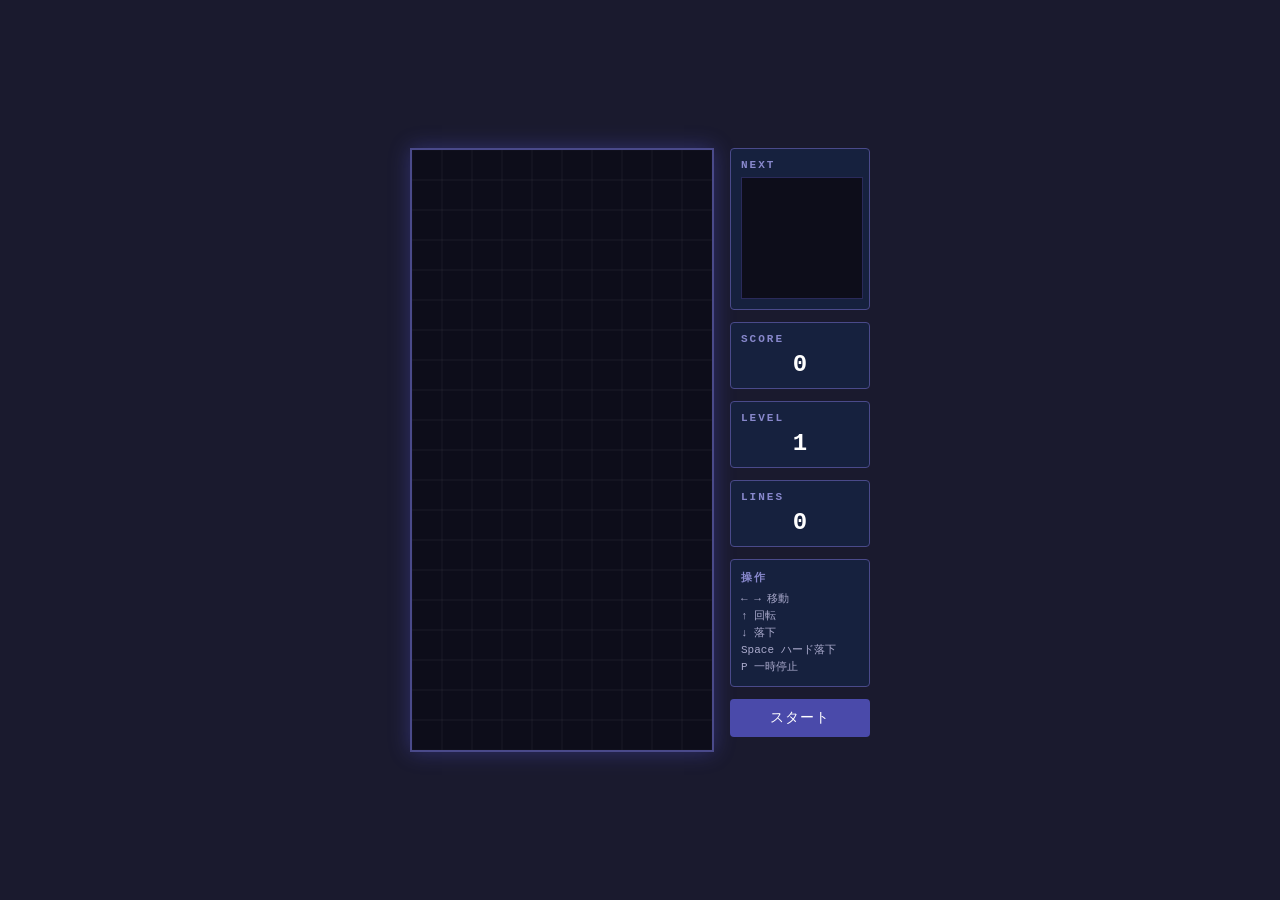
==== index.html @ 50caffbe "Add Tetris game with HTML/CSS/JS - 7種類のテトロミノ（I, O, T, S, Z, J, L） - ゴースト表示、ウォールキック、ハード落下 - レベル・スコア・ラ" ====
<!DOCTYPE html>
<html lang="ja">
<head>
  <meta charset="UTF-8">
  <meta name="viewport" content="width=device-width, initial-scale=1.0">
  <title>テトリス</title>
  <link rel="stylesheet" href="style.css">
</head>
<body>
  <div id="app">
    <div id="game-container">
      <canvas id="board" width="300" height="600"></canvas>
      <div id="side-panel">
        <div class="panel-section">
          <h3>NEXT</h3>
          <canvas id="next-canvas" width="120" height="120"></canvas>
        </div>
        <div class="panel-section">
          <h3>SCORE</h3>
          <div id="score">0</div>
        </div>
        <div class="panel-section">
          <h3>LEVEL</h3>
          <div id="level">1</div>
        </div>
        <div class="panel-section">
          <h3>LINES</h3>
          <div id="lines">0</div>
        </div>
        <div class="panel-section controls">
          <h3>操作</h3>
          <p>← → 移動</p>
          <p>↑ 回転</p>
          <p>↓ 落下</p>
          <p>Space ハード落下</p>
          <p>P 一時停止</p>
        </div>
        <button id="start-btn">スタート</button>
      </div>
    </div>
    <div id="overlay" class="hidden">
      <div id="overlay-content">
        <h2 id="overlay-title"></h2>
        <p id="overlay-score"></p>
        <button id="overlay-btn">もう一度</button>
      </div>
    </div>
  </div>
  <script src="tetris.js"></script>
</body>
</html>
---- style.css ----
* {
  margin: 0;
  padding: 0;
  box-sizing: border-box;
}

body {
  background: #1a1a2e;
  display: flex;
  justify-content: center;
  align-items: center;
  min-height: 100vh;
  font-family: 'Courier New', monospace;
  color: #e0e0e0;
}

#app {
  position: relative;
}

#game-container {
  display: flex;
  gap: 16px;
  align-items: flex-start;
}

#board {
  border: 2px solid #4a4a8a;
  background: #0d0d1a;
  display: block;
  box-shadow: 0 0 20px rgba(100, 100, 255, 0.3);
}

#side-panel {
  display: flex;
  flex-direction: column;
  gap: 12px;
  width: 140px;
}

.panel-section {
  background: #16213e;
  border: 1px solid #4a4a8a;
  border-radius: 4px;
  padding: 10px;
}

.panel-section h3 {
  font-size: 11px;
  letter-spacing: 2px;
  color: #8888cc;
  margin-bottom: 6px;
}

#score, #level, #lines {
  font-size: 24px;
  font-weight: bold;
  color: #ffffff;
  text-align: center;
}

#next-canvas {
  display: block;
  background: #0d0d1a;
  border: 1px solid #2a2a5a;
}

.controls p {
  font-size: 11px;
  color: #aaaacc;
  margin: 2px 0;
}

#start-btn {
  background: #4a4aaa;
  color: #fff;
  border: none;
  border-radius: 4px;
  padding: 10px;
  font-size: 14px;
  font-family: 'Courier New', monospace;
  cursor: pointer;
  letter-spacing: 1px;
  transition: background 0.2s;
}

#start-btn:hover {
  background: #6666cc;
}

#overlay {
  position: absolute;
  inset: 0;
  background: rgba(0, 0, 0, 0.75);
  display: flex;
  justify-content: center;
  align-items: center;
}

#overlay.hidden {
  display: none;
}

#overlay-content {
  background: #16213e;
  border: 2px solid #4a4a8a;
  border-radius: 8px;
  padding: 30px 40px;
  text-align: center;
}

#overlay-title {
  font-size: 28px;
  margin-bottom: 12px;
  color: #ccccff;
}

#overlay-score {
  font-size: 18px;
  margin-bottom: 20px;
  color: #aaaacc;
}

#overlay-btn {
  background: #4a4aaa;
  color: #fff;
  border: none;
  border-radius: 4px;
  padding: 10px 24px;
  font-size: 16px;
  font-family: 'Courier New', monospace;
  cursor: pointer;
  letter-spacing: 1px;
  transition: background 0.2s;
}

#overlay-btn:hover {
  background: #6666cc;
}
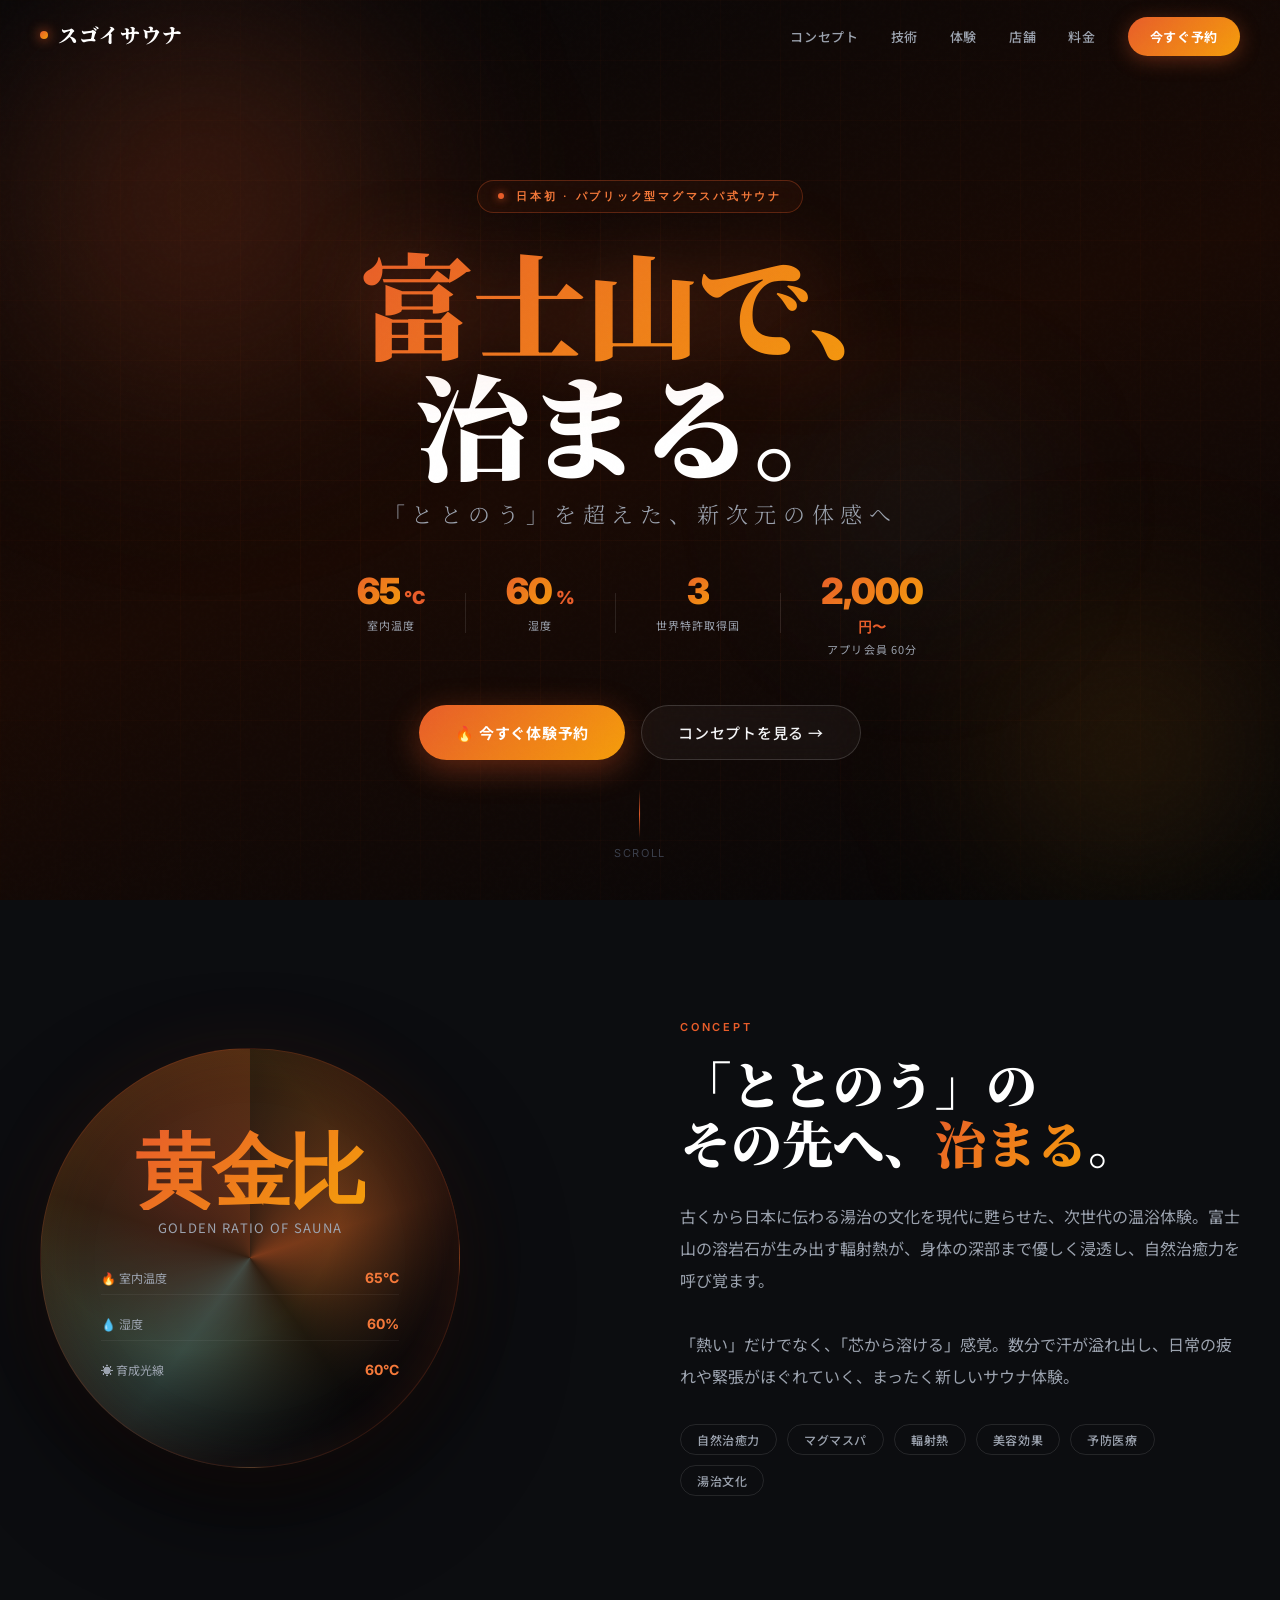
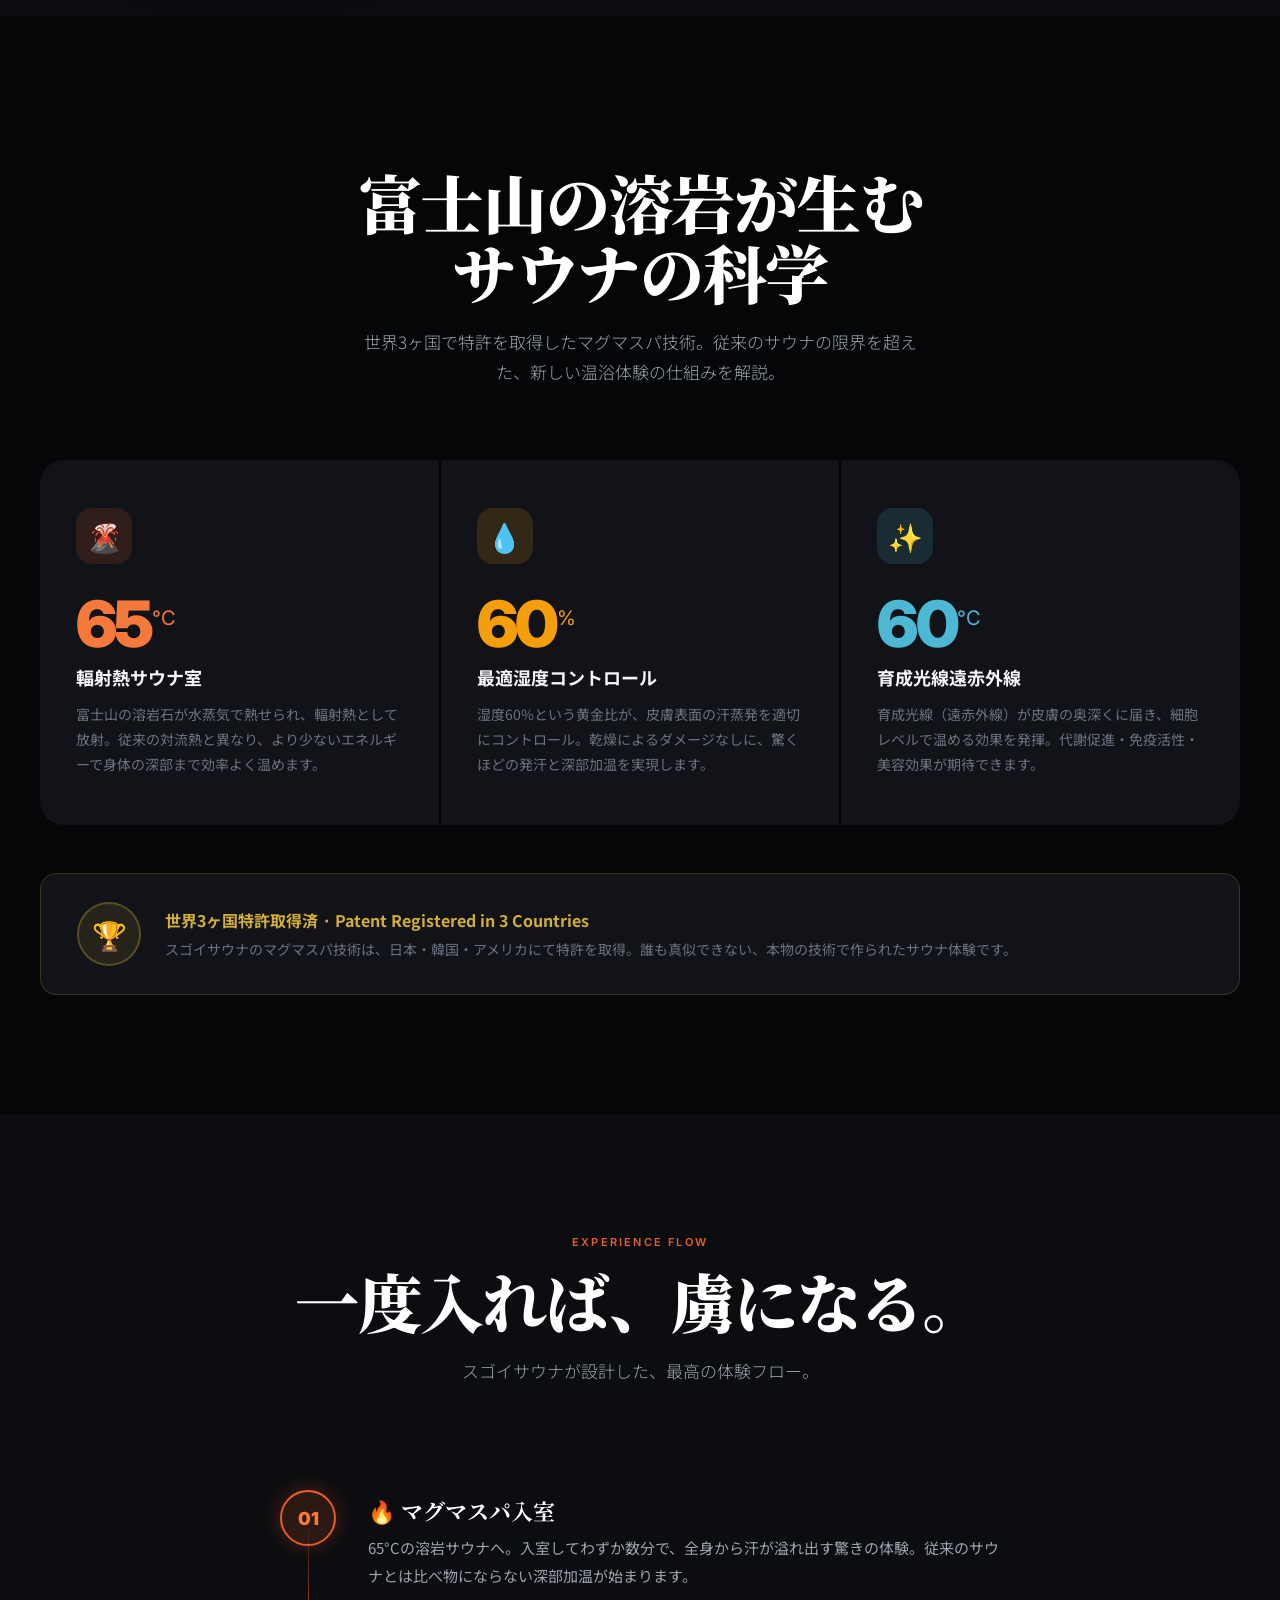
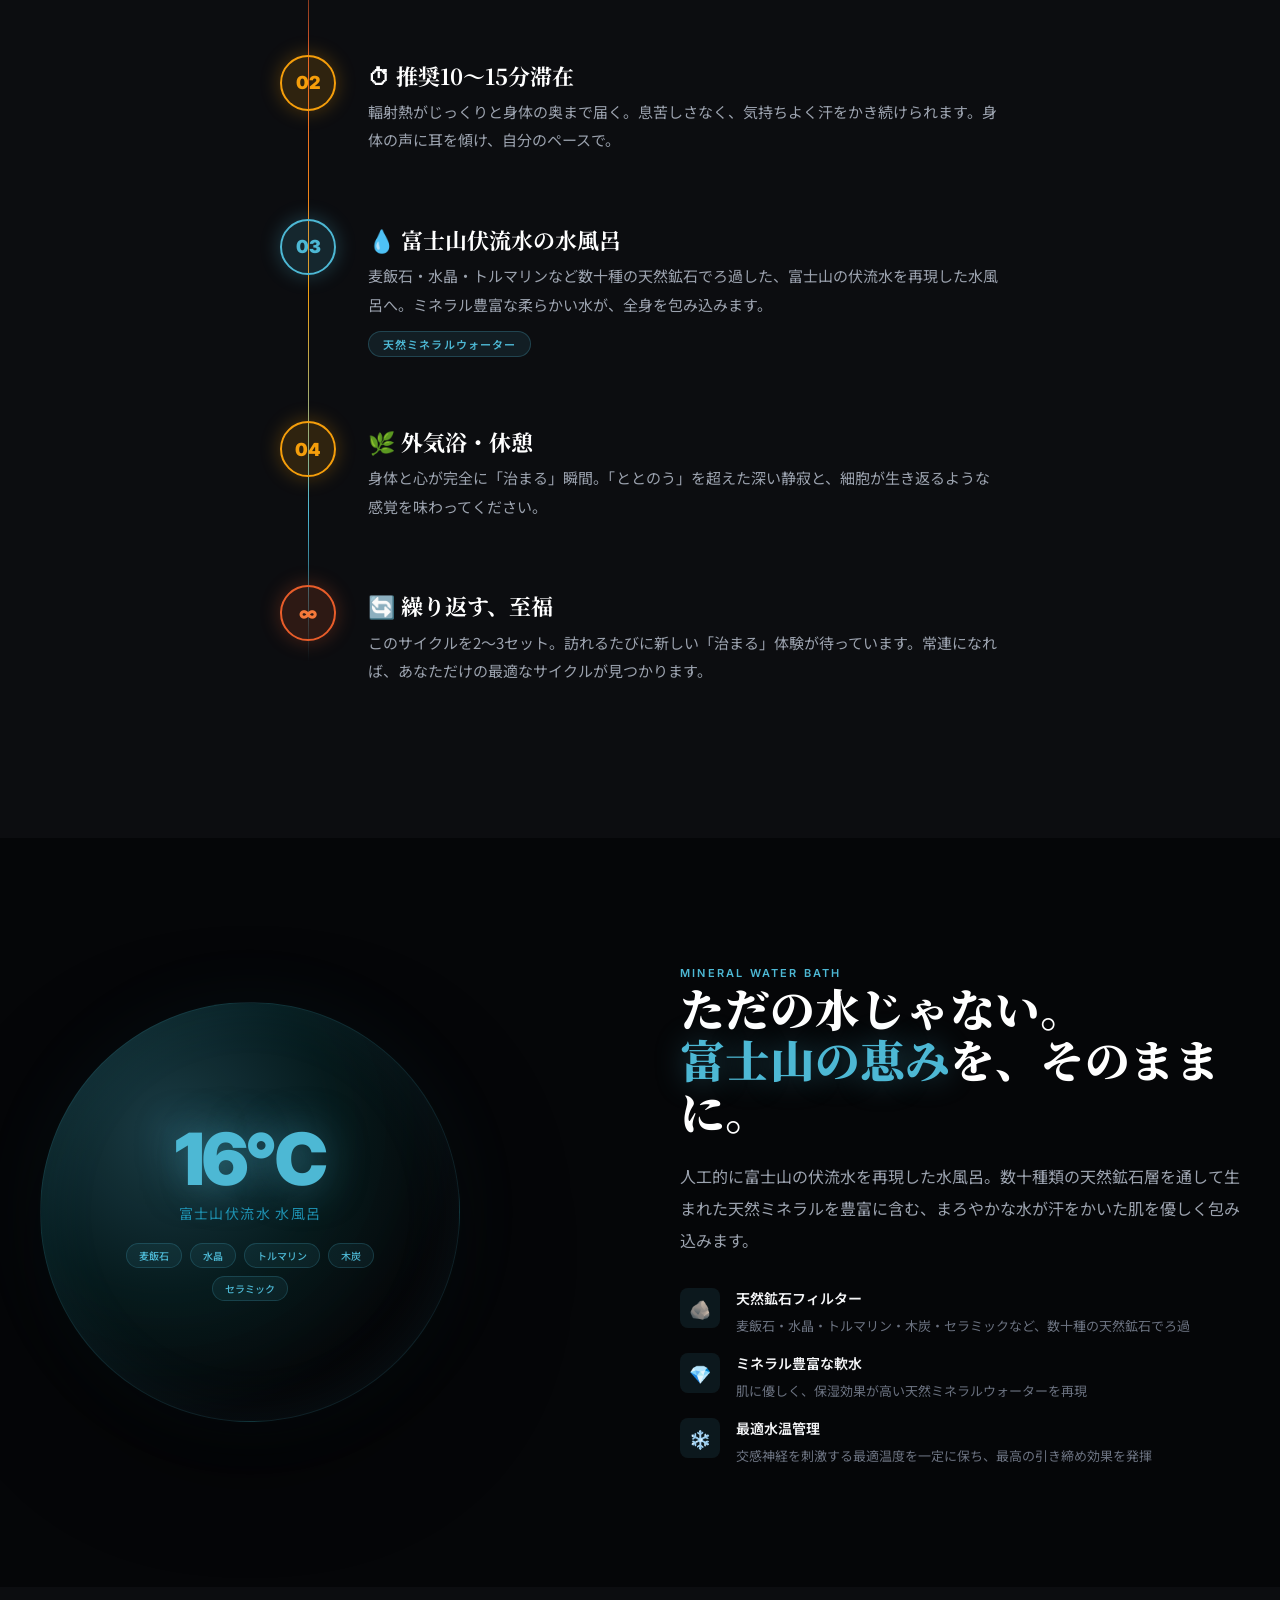
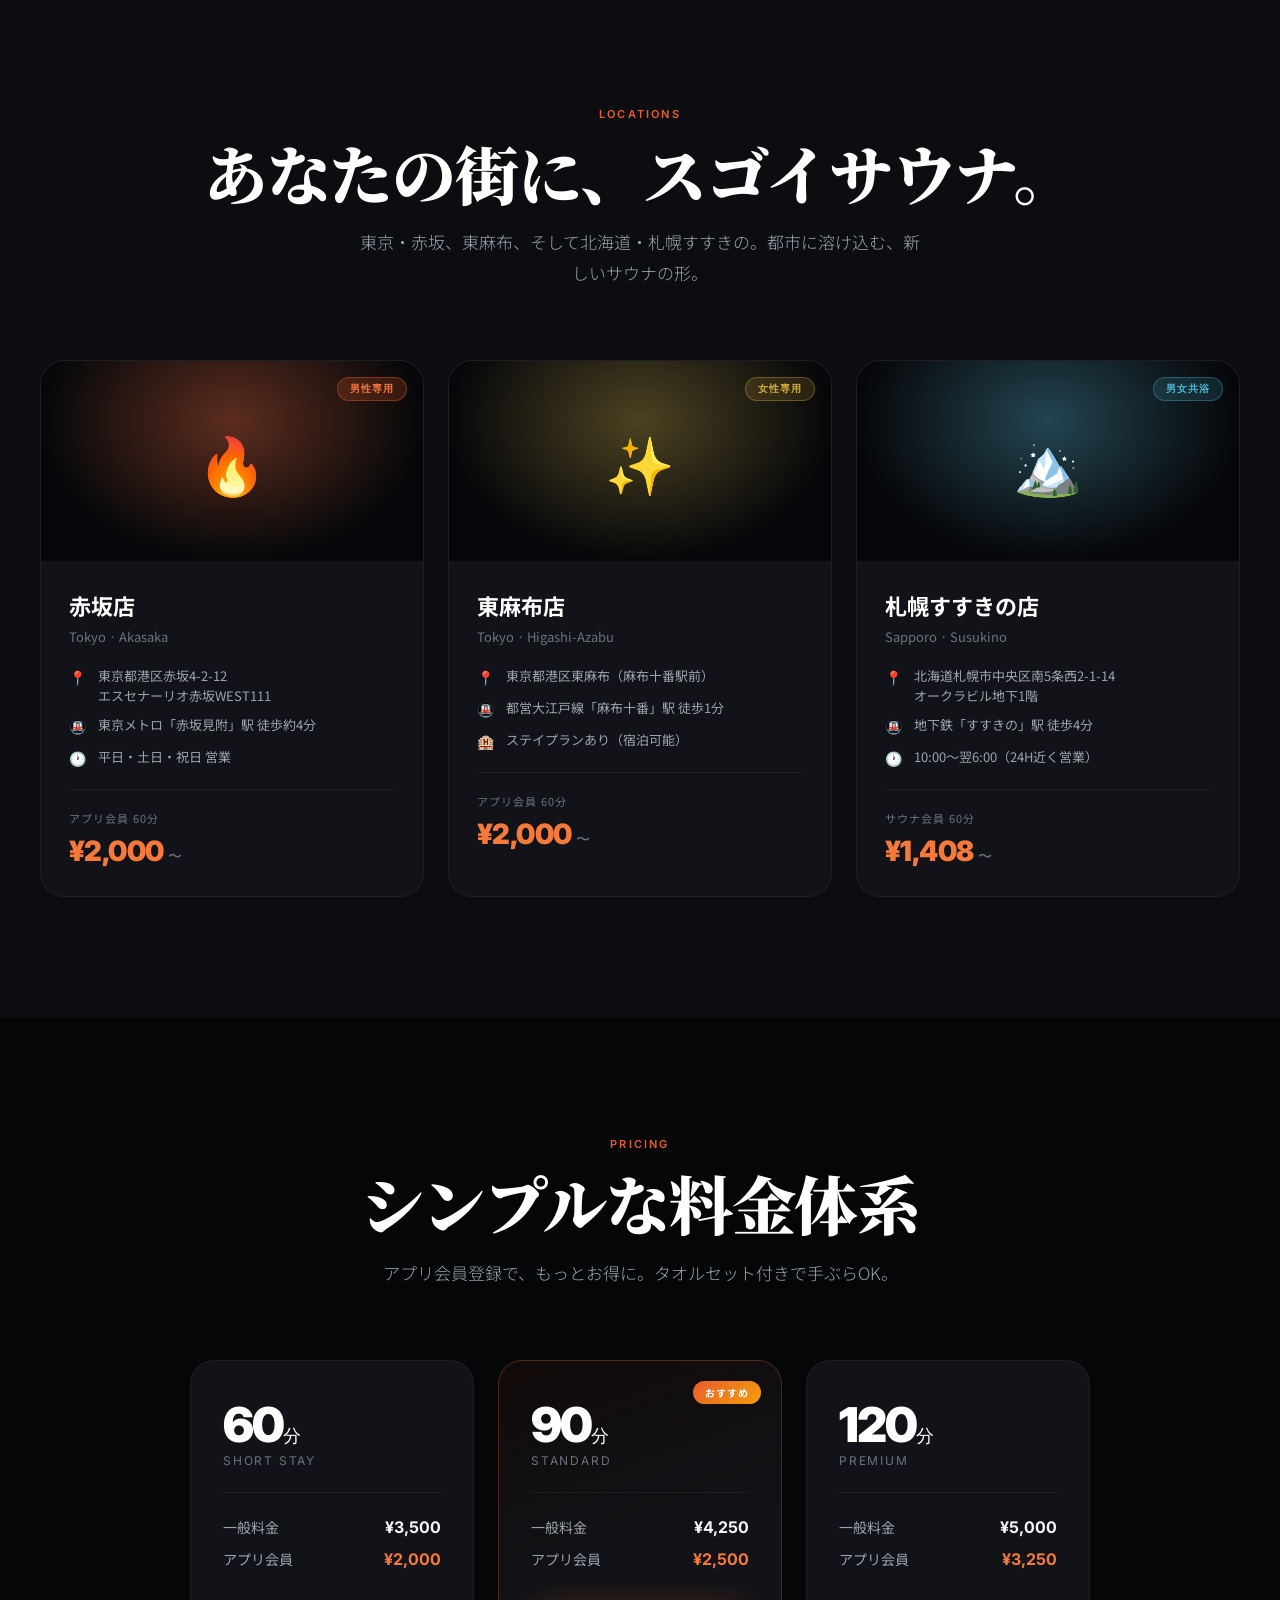
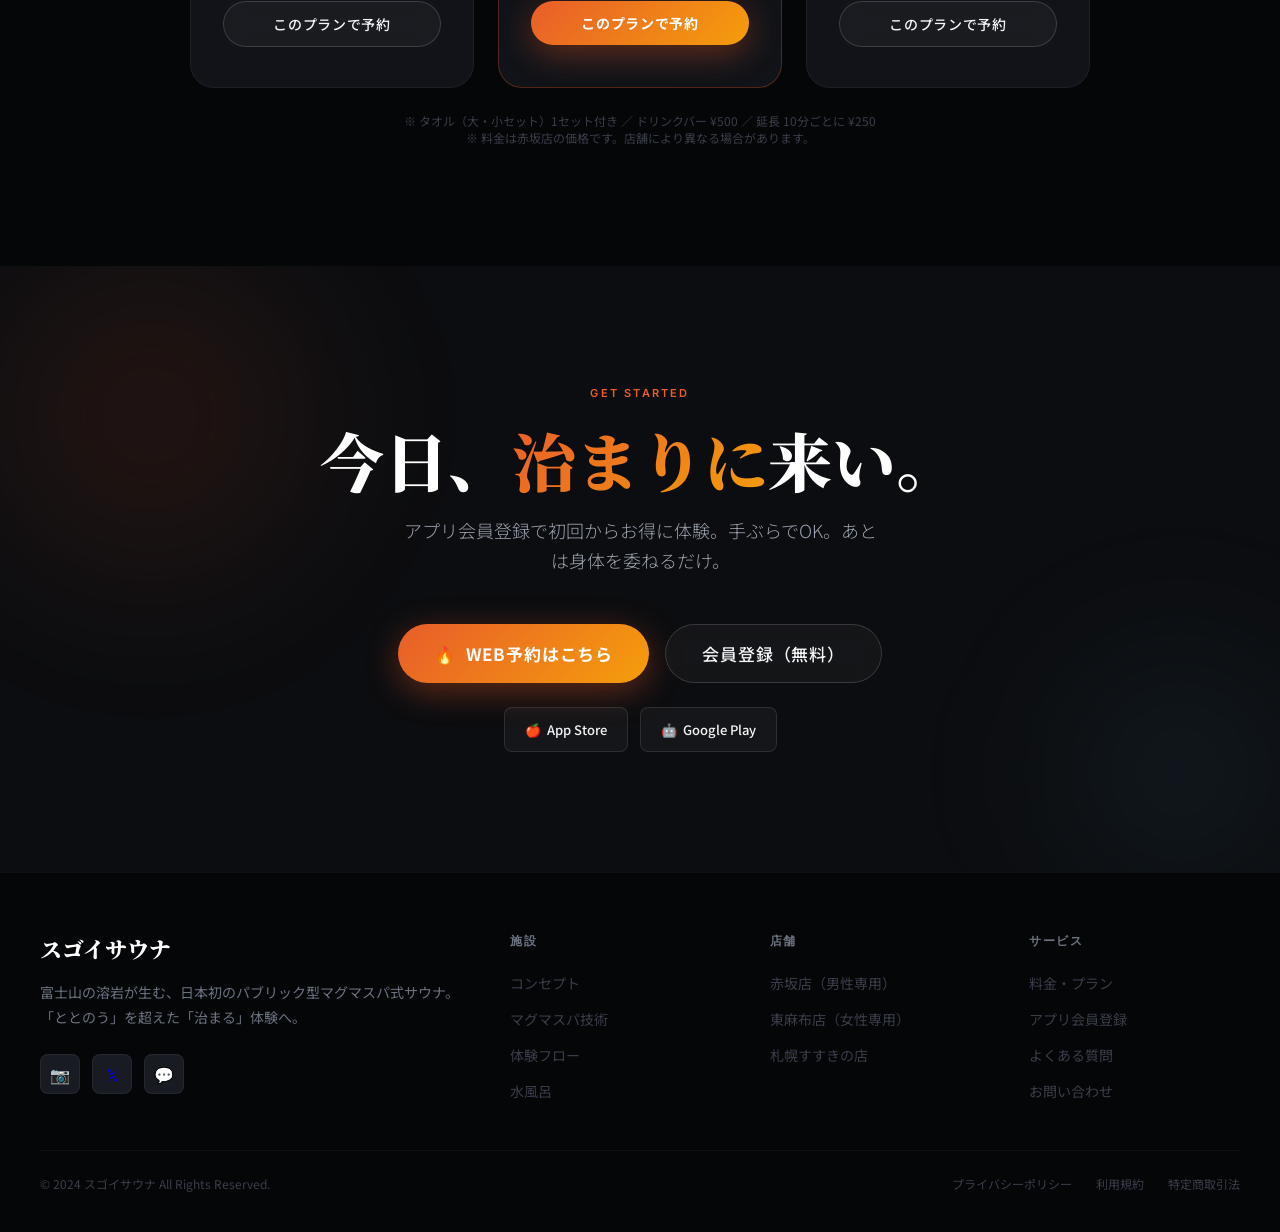
==== commit 3d894c95: "deploy: スゴイサウナLP をGitHub Pages用に配置" ====
--- a/index.html
+++ b/index.html
@@ -3,49 +3,839 @@
 <head>
   <meta charset="UTF-8">
   <meta name="viewport" content="width=device-width, initial-scale=1.0">
-  <title>テトリス</title>
-  <link rel="stylesheet" href="style.css">
+  <title>スゴイサウナ — 富士山で、治まる。</title>
+  <meta name="description" content="日本初のパブリック型マグマスパ式サウナ。富士山の溶岩が生む黄金比65°C×60%×60°C。「ととのう」を超えた、本当の「治まる」体験へ。">
+  <link rel="preconnect" href="https://fonts.googleapis.com">
+  <link rel="preconnect" href="https://fonts.gstatic.com" crossorigin>
+  <link href="https://fonts.googleapis.com/css2?family=Noto+Serif+JP:wght@300;400;700;900&family=Noto+Sans+JP:wght@300;400;500;700&family=Inter:wght@300;400;600;700;900&display=swap" rel="stylesheet">
+  <style>
+    /* ===================== RESET & BASE ===================== */
+    *, *::before, *::after { box-sizing: border-box; margin: 0; padding: 0; }
+
+    :root {
+      --black:       #050608;
+      --dark:        #0c0d10;
+      --dark2:       #111318;
+      --dark3:       #181b22;
+      --coal:        #252830;
+      --ash:         #3a3e4a;
+      --mist:        #6b7280;
+      --fog:         #9ca3af;
+      --white:       #f4f5f7;
+      --pure:        #ffffff;
+
+      --lava:        #e85d2a;
+      --lava-light:  #f5793a;
+      --ember:       #c4421a;
+      --amber:       #f59e0b;
+      --gold:        #d4af37;
+      --gold-light:  #f0d060;
+
+      --ice:         #a8d8ea;
+      --aqua:        #4db8d4;
+      --aqua-deep:   #1e90b0;
+      --teal:        #0f7173;
+
+      --grad-fire:   linear-gradient(135deg, #e85d2a 0%, #f59e0b 100%);
+      --grad-ice:    linear-gradient(135deg, #0f7173 0%, #4db8d4 100%);
+      --grad-dark:   linear-gradient(180deg, #050608 0%, #0c0d10 100%);
+      --grad-hero:   linear-gradient(160deg, #050608 0%, #1a0a04 50%, #050608 100%);
+
+      --radius-sm:   8px;
+      --radius-md:   16px;
+      --radius-lg:   24px;
+      --radius-xl:   40px;
+
+      --ease-out:    cubic-bezier(0.16, 1, 0.3, 1);
+      --ease-in-out: cubic-bezier(0.76, 0, 0.24, 1);
+    }
+
+    html { scroll-behavior: smooth; }
+
+    body {
+      font-family: 'Noto Sans JP', 'Inter', sans-serif;
+      background: var(--black);
+      color: var(--white);
+      overflow-x: hidden;
+      -webkit-font-smoothing: antialiased;
+    }
+
+    body::before {
+      content: '';
+      position: fixed; inset: 0;
+      background-image: url("data:image/svg+xml,%3Csvg viewBox='0 0 256 256' xmlns='http://www.w3.org/2000/svg'%3E%3Cfilter id='noise'%3E%3CfeTurbulence type='fractalNoise' baseFrequency='0.9' numOctaves='4' stitchTiles='stitch'/%3E%3C/filter%3E%3Crect width='100%25' height='100%25' filter='url(%23noise)' opacity='0.04'/%3E%3C/svg%3E");
+      pointer-events: none; z-index: 1000; opacity: 0.35;
+    }
+
+    .serif { font-family: 'Noto Serif JP', serif; }
+    .en    { font-family: 'Inter', sans-serif; }
+    h1, h2, h3 { font-family: 'Noto Serif JP', serif; line-height: 1.15; }
+
+    .label {
+      font-size: 11px; font-weight: 600;
+      letter-spacing: 0.2em; text-transform: uppercase;
+      color: var(--lava); font-family: 'Inter', sans-serif;
+    }
+    .label-ice { color: var(--aqua); }
+
+    nav {
+      position: fixed; top: 0; left: 0; right: 0;
+      z-index: 900;
+      display: flex; align-items: center; justify-content: space-between;
+      padding: 20px 40px;
+      transition: background 0.4s var(--ease-out), backdrop-filter 0.4s;
+    }
+    nav.scrolled {
+      background: rgba(5,6,8,0.85);
+      backdrop-filter: blur(20px) saturate(1.5);
+      border-bottom: 1px solid rgba(255,255,255,0.05);
+    }
+    .nav-logo {
+      font-family: 'Noto Serif JP', serif;
+      font-size: 20px; font-weight: 900; letter-spacing: 0.05em;
+      color: var(--pure); text-decoration: none;
+      display: flex; align-items: center; gap: 10px;
+    }
+    .nav-logo span {
+      display: inline-block; width: 8px; height: 8px;
+      border-radius: 50%; background: var(--grad-fire);
+      box-shadow: 0 0 12px var(--lava);
+      animation: pulse 2s ease-in-out infinite;
+    }
+    @keyframes pulse {
+      0%, 100% { transform: scale(1); box-shadow: 0 0 12px var(--lava); }
+      50% { transform: scale(1.3); box-shadow: 0 0 24px var(--lava), 0 0 40px rgba(232,93,42,0.4); }
+    }
+    .nav-links { display: flex; gap: 32px; list-style: none; }
+    .nav-links a {
+      font-size: 13px; font-weight: 500; color: var(--fog);
+      text-decoration: none; letter-spacing: 0.05em; transition: color 0.25s;
+    }
+    .nav-links a:hover { color: var(--pure); }
+    .nav-cta {
+      background: var(--grad-fire); color: var(--pure) !important;
+      padding: 10px 22px; border-radius: 100px;
+      font-weight: 700 !important; letter-spacing: 0.05em;
+      box-shadow: 0 4px 20px rgba(232,93,42,0.35);
+      transition: transform 0.2s, box-shadow 0.2s !important;
+    }
+    .nav-cta:hover { transform: translateY(-2px); box-shadow: 0 8px 30px rgba(232,93,42,0.5) !important; }
+    .nav-hamburger { display: none; flex-direction: column; gap: 5px; cursor: pointer; padding: 4px; }
+    .nav-hamburger span { display: block; width: 24px; height: 2px; background: var(--white); border-radius: 2px; transition: 0.3s; }
+
+    #hero {
+      min-height: 100svh;
+      display: flex; flex-direction: column; justify-content: center; align-items: center;
+      position: relative; overflow: hidden;
+      padding: 120px 24px 80px; text-align: center;
+    }
+    .hero-bg { position: absolute; inset: 0; background: var(--grad-hero); }
+    .hero-orb { position: absolute; border-radius: 50%; filter: blur(80px); animation: drift 12s ease-in-out infinite; }
+    .hero-orb-1 { width: 600px; height: 600px; background: radial-gradient(circle, rgba(232,93,42,0.25) 0%, transparent 70%); top: -100px; left: -100px; }
+    .hero-orb-2 { width: 400px; height: 400px; background: radial-gradient(circle, rgba(245,158,11,0.15) 0%, transparent 70%); bottom: -50px; right: -50px; animation-delay: -5s; }
+    .hero-orb-3 { width: 300px; height: 300px; background: radial-gradient(circle, rgba(77,184,212,0.1) 0%, transparent 70%); top: 40%; left: 60%; animation-delay: -8s; }
+    @keyframes drift {
+      0%, 100% { transform: translate(0, 0) scale(1); }
+      33% { transform: translate(40px, -30px) scale(1.05); }
+      66% { transform: translate(-20px, 20px) scale(0.95); }
+    }
+    .hero-grid {
+      position: absolute; inset: 0;
+      background-image: linear-gradient(rgba(232,93,42,0.04) 1px, transparent 1px), linear-gradient(90deg, rgba(232,93,42,0.04) 1px, transparent 1px);
+      background-size: 60px 60px;
+      mask-image: radial-gradient(ellipse 80% 80% at 50% 50%, black 30%, transparent 100%);
+    }
+    .hero-content { position: relative; z-index: 2; max-width: 900px; }
+    .hero-eyebrow {
+      display: inline-flex; align-items: center; gap: 12px;
+      font-size: 11px; font-weight: 600; letter-spacing: 0.25em; text-transform: uppercase;
+      color: var(--lava-light); font-family: 'Inter', sans-serif;
+      margin-bottom: 28px; padding: 8px 20px;
+      border: 1px solid rgba(232,93,42,0.3); border-radius: 100px;
+      background: rgba(232,93,42,0.06); backdrop-filter: blur(10px);
+    }
+    .hero-eyebrow::before {
+      content: ''; width: 6px; height: 6px; border-radius: 50%;
+      background: var(--lava); box-shadow: 0 0 8px var(--lava);
+      animation: pulse 2s ease-in-out infinite;
+    }
+    h1.hero-title {
+      font-size: clamp(52px, 9vw, 120px); font-weight: 900;
+      line-height: 1.05; letter-spacing: -0.02em;
+      margin-bottom: 16px; color: var(--pure);
+    }
+    .hero-title .fire-text {
+      background: var(--grad-fire); -webkit-background-clip: text;
+      -webkit-text-fill-color: transparent; background-clip: text;
+      display: block; filter: drop-shadow(0 0 40px rgba(232,93,42,0.4));
+    }
+    .hero-kanji {
+      font-size: clamp(14px, 2.5vw, 22px); color: var(--fog);
+      font-family: 'Noto Serif JP', serif; font-weight: 300;
+      letter-spacing: 0.3em; margin-bottom: 40px;
+    }
+    .hero-stats { display: flex; justify-content: center; gap: 40px; margin-bottom: 48px; flex-wrap: wrap; }
+    .hero-stat { text-align: center; }
+    .hero-stat-num {
+      font-family: 'Inter', sans-serif; font-size: 36px; font-weight: 900;
+      letter-spacing: -0.03em; background: var(--grad-fire);
+      -webkit-background-clip: text; -webkit-text-fill-color: transparent;
+      background-clip: text; display: block;
+    }
+    .hero-stat-label { font-size: 11px; color: var(--fog); letter-spacing: 0.1em; margin-top: 4px; }
+    .hero-divider { width: 1px; background: rgba(255,255,255,0.1); height: 40px; align-self: center; }
+    .hero-actions { display: flex; gap: 16px; justify-content: center; flex-wrap: wrap; }
+
+    .btn-primary {
+      display: inline-flex; align-items: center; gap: 10px;
+      padding: 16px 36px; background: var(--grad-fire); color: var(--pure);
+      font-weight: 700; font-size: 15px; letter-spacing: 0.05em;
+      border-radius: 100px; text-decoration: none; border: none; cursor: pointer;
+      box-shadow: 0 8px 32px rgba(232,93,42,0.4), 0 2px 8px rgba(0,0,0,0.3);
+      transition: transform 0.25s var(--ease-out), box-shadow 0.25s var(--ease-out);
+      position: relative; overflow: hidden;
+    }
+    .btn-primary::before { content: ''; position: absolute; inset: 0; background: linear-gradient(135deg, rgba(255,255,255,0.15) 0%, transparent 50%); opacity: 0; transition: opacity 0.3s; }
+    .btn-primary:hover { transform: translateY(-3px); box-shadow: 0 16px 48px rgba(232,93,42,0.55), 0 4px 16px rgba(0,0,0,0.4); }
+    .btn-primary:hover::before { opacity: 1; }
+    .btn-secondary {
+      display: inline-flex; align-items: center; gap: 10px;
+      padding: 16px 36px; color: var(--white); font-weight: 500; font-size: 15px;
+      letter-spacing: 0.05em; border-radius: 100px; text-decoration: none;
+      border: 1px solid rgba(255,255,255,0.15); background: rgba(255,255,255,0.04);
+      backdrop-filter: blur(10px); transition: border-color 0.25s, background 0.25s, transform 0.25s;
+    }
+    .btn-secondary:hover { border-color: rgba(255,255,255,0.3); background: rgba(255,255,255,0.08); transform: translateY(-2px); }
+
+    .hero-scroll {
+      position: absolute; bottom: 40px; left: 50%; transform: translateX(-50%);
+      display: flex; flex-direction: column; align-items: center; gap: 8px;
+      color: var(--ash); font-size: 11px; letter-spacing: 0.15em;
+      text-transform: uppercase; font-family: 'Inter', sans-serif;
+      animation: float 3s ease-in-out infinite;
+    }
+    .hero-scroll-line {
+      width: 1px; height: 48px;
+      background: linear-gradient(180deg, transparent, var(--lava), transparent);
+      animation: scrollLine 2s ease-in-out infinite;
+    }
+    @keyframes scrollLine {
+      0% { transform: scaleY(0); transform-origin: top; opacity: 0; }
+      50% { transform: scaleY(1); transform-origin: top; opacity: 1; }
+      100% { transform: scaleY(0); transform-origin: bottom; opacity: 0; }
+    }
+    @keyframes float {
+      0%, 100% { transform: translateX(-50%) translateY(0); }
+      50% { transform: translateX(-50%) translateY(-8px); }
+    }
+
+    section { position: relative; padding: 120px 24px; }
+    .container { max-width: 1200px; margin: 0 auto; }
+    .section-header { text-align: center; margin-bottom: 72px; }
+    .section-header .label { margin-bottom: 16px; display: block; }
+    .section-title { font-size: clamp(36px, 5vw, 64px); font-weight: 900; letter-spacing: -0.02em; line-height: 1.1; color: var(--pure); }
+    .section-sub { font-size: 17px; color: var(--fog); margin-top: 20px; font-weight: 300; line-height: 1.8; max-width: 560px; margin-left: auto; margin-right: auto; }
+
+    #concept { background: var(--dark); overflow: hidden; }
+    .concept-inner { display: grid; grid-template-columns: 1fr 1fr; gap: 80px; align-items: center; }
+    .concept-circle {
+      width: 420px; height: 420px; border-radius: 50%;
+      background: radial-gradient(circle at 35% 35%, rgba(232,93,42,0.25) 0%, rgba(245,158,11,0.12) 40%, rgba(5,6,8,0.8) 70%);
+      border: 1px solid rgba(232,93,42,0.2);
+      display: flex; flex-direction: column; justify-content: center; align-items: center;
+      text-align: center; padding: 60px; position: relative;
+      box-shadow: inset 0 0 60px rgba(232,93,42,0.1), 0 0 80px rgba(232,93,42,0.08), 0 40px 100px rgba(0,0,0,0.6);
+    }
+    .concept-circle::before {
+      content: ''; position: absolute; inset: -1px; border-radius: 50%;
+      background: conic-gradient(from 0deg, transparent 0%, rgba(232,93,42,0.4) 20%, transparent 40%, rgba(77,184,212,0.3) 60%, transparent 80%, rgba(232,93,42,0.2) 100%);
+      z-index: -1; animation: rotateBorder 8s linear infinite;
+    }
+    @keyframes rotateBorder { to { transform: rotate(360deg); } }
+    .concept-num {
+      font-family: 'Inter', sans-serif; font-size: 80px; font-weight: 900;
+      letter-spacing: -0.04em; background: var(--grad-fire);
+      -webkit-background-clip: text; -webkit-text-fill-color: transparent;
+      background-clip: text; line-height: 1;
+    }
+    .concept-num-label { font-size: 13px; color: var(--fog); letter-spacing: 0.1em; margin-top: 8px; }
+    .concept-ratio-items { display: flex; flex-direction: column; gap: 12px; margin-top: 24px; width: 100%; }
+    .ratio-item { display: flex; justify-content: space-between; align-items: center; padding: 8px 0; border-bottom: 1px solid rgba(255,255,255,0.05); }
+    .ratio-item:last-child { border-bottom: none; }
+    .ratio-label { font-size: 12px; color: var(--fog); }
+    .ratio-value { font-family: 'Inter', sans-serif; font-weight: 700; font-size: 14px; color: var(--lava-light); }
+    .concept-eyebrow { font-size: 11px; font-weight: 600; letter-spacing: 0.25em; text-transform: uppercase; color: var(--lava); font-family: 'Inter', sans-serif; margin-bottom: 20px; display: block; }
+    .concept-heading { font-size: clamp(32px, 4vw, 52px); font-weight: 900; line-height: 1.15; color: var(--pure); margin-bottom: 28px; }
+    .concept-heading em { font-style: normal; background: var(--grad-fire); -webkit-background-clip: text; -webkit-text-fill-color: transparent; background-clip: text; }
+    .concept-body { font-size: 16px; line-height: 2; color: var(--fog); margin-bottom: 32px; }
+    .concept-tags { display: flex; flex-wrap: wrap; gap: 10px; }
+    .tag { font-size: 12px; padding: 6px 16px; border-radius: 100px; border: 1px solid rgba(255,255,255,0.1); color: var(--fog); font-weight: 500; letter-spacing: 0.05em; transition: border-color 0.25s, color 0.25s; }
+    .tag:hover { border-color: var(--lava); color: var(--lava-light); }
+
+    #science { background: var(--black); overflow: hidden; }
+    .science-grid { display: grid; grid-template-columns: repeat(3, 1fr); gap: 2px; border-radius: var(--radius-lg); overflow: hidden; margin-top: 64px; }
+    .science-card { background: var(--dark2); padding: 48px 36px; position: relative; overflow: hidden; transition: transform 0.4s var(--ease-out); }
+    .science-card::before { content: ''; position: absolute; inset: 0; opacity: 0; transition: opacity 0.4s; }
+    .science-card-fire::before { background: radial-gradient(ellipse at top left, rgba(232,93,42,0.12) 0%, transparent 70%); }
+    .science-card-temp::before { background: radial-gradient(ellipse at top, rgba(245,158,11,0.1) 0%, transparent 70%); }
+    .science-card-ice::before { background: radial-gradient(ellipse at top right, rgba(77,184,212,0.12) 0%, transparent 70%); }
+    .science-card:hover { transform: translateY(-4px); }
+    .science-card:hover::before { opacity: 1; }
+    .science-icon { width: 56px; height: 56px; border-radius: var(--radius-md); display: flex; align-items: center; justify-content: center; font-size: 28px; margin-bottom: 28px; }
+    .icon-fire { background: rgba(232,93,42,0.15); }
+    .icon-temp { background: rgba(245,158,11,0.15); }
+    .icon-ice  { background: rgba(77,184,212,0.15); }
+    .science-value { font-family: 'Inter', sans-serif; font-size: 64px; font-weight: 900; letter-spacing: -0.04em; line-height: 1; margin-bottom: 8px; }
+    .val-fire { color: var(--lava-light); }
+    .val-temp { color: var(--amber); }
+    .val-ice  { color: var(--aqua); }
+    .science-unit { font-size: 20px; font-weight: 400; vertical-align: super; letter-spacing: 0; }
+    .science-title { font-size: 18px; font-weight: 700; color: var(--white); margin-bottom: 12px; font-family: 'Noto Sans JP', sans-serif; }
+    .science-desc { font-size: 14px; line-height: 1.8; color: var(--mist); }
+    .science-patent { margin-top: 48px; padding: 28px 36px; background: var(--dark2); border-radius: var(--radius-md); border: 1px solid rgba(212,175,55,0.2); display: flex; align-items: center; gap: 24px; }
+    .patent-badge { flex-shrink: 0; width: 64px; height: 64px; border-radius: 50%; background: rgba(212,175,55,0.1); border: 2px solid rgba(212,175,55,0.3); display: flex; align-items: center; justify-content: center; font-size: 28px; }
+    .patent-text strong { display: block; font-size: 16px; font-weight: 700; color: var(--gold); margin-bottom: 6px; }
+    .patent-text p { font-size: 14px; color: var(--mist); line-height: 1.6; }
+
+    #experience { background: var(--dark); }
+    .experience-flow { display: flex; flex-direction: column; gap: 0; max-width: 720px; margin: 0 auto; position: relative; }
+    .experience-flow::before { content: ''; position: absolute; left: 28px; top: 56px; bottom: 56px; width: 1px; background: linear-gradient(180deg, transparent 0%, var(--lava) 20%, var(--amber) 50%, var(--aqua) 80%, transparent 100%); }
+    .exp-step { display: flex; gap: 32px; align-items: flex-start; padding: 32px 0; position: relative; }
+    .exp-step-num { flex-shrink: 0; width: 56px; height: 56px; border-radius: 50%; display: flex; align-items: center; justify-content: center; font-family: 'Inter', sans-serif; font-weight: 900; font-size: 18px; position: relative; z-index: 1; }
+    .step-fire { background: rgba(232,93,42,0.15); border: 2px solid var(--lava); color: var(--lava-light); box-shadow: 0 0 20px rgba(232,93,42,0.3); }
+    .step-amber { background: rgba(245,158,11,0.15); border: 2px solid var(--amber); color: var(--amber); box-shadow: 0 0 20px rgba(245,158,11,0.3); }
+    .step-ice { background: rgba(77,184,212,0.15); border: 2px solid var(--aqua); color: var(--aqua); box-shadow: 0 0 20px rgba(77,184,212,0.3); }
+    .exp-step-content { padding-top: 8px; }
+    .exp-step-title { font-size: 22px; font-weight: 700; color: var(--pure); margin-bottom: 10px; }
+    .exp-step-desc { font-size: 15px; line-height: 1.9; color: var(--fog); }
+    .exp-badge { display: inline-block; margin-top: 12px; font-size: 11px; font-weight: 600; letter-spacing: 0.1em; padding: 4px 14px; border-radius: 100px; background: rgba(77,184,212,0.1); color: var(--aqua); border: 1px solid rgba(77,184,212,0.25); }
+
+    #water { background: var(--black); overflow: hidden; }
+    .water-inner { display: grid; grid-template-columns: 1fr 1fr; gap: 80px; align-items: center; }
+    .water-text { order: 2; }
+    .water-visual { order: 1; }
+    .water-bubble {
+      width: 100%; max-width: 420px; aspect-ratio: 1; border-radius: 50%;
+      background: radial-gradient(circle at 30% 30%, rgba(77,184,212,0.3) 0%, rgba(15,113,115,0.2) 40%, rgba(5,6,8,0.9) 70%);
+      border: 1px solid rgba(77,184,212,0.15);
+      display: flex; flex-direction: column; align-items: center; justify-content: center;
+      text-align: center; padding: 60px; position: relative;
+      box-shadow: inset 0 0 60px rgba(77,184,212,0.08), 0 0 80px rgba(77,184,212,0.05), 0 40px 100px rgba(0,0,0,0.5);
+      animation: waterPulse 6s ease-in-out infinite;
+    }
+    @keyframes waterPulse {
+      0%, 100% { transform: scale(1); }
+      50% { transform: scale(1.02); }
+    }
+    .water-temp { font-family: 'Inter', sans-serif; font-size: 72px; font-weight: 900; letter-spacing: -0.04em; color: var(--aqua); line-height: 1; text-shadow: 0 0 40px rgba(77,184,212,0.5); }
+    .water-temp-label { font-size: 14px; color: var(--aqua-deep); letter-spacing: 0.1em; margin-top: 8px; }
+    .water-minerals { display: flex; flex-wrap: wrap; gap: 8px; justify-content: center; margin-top: 20px; }
+    .mineral-tag { font-size: 10px; padding: 4px 12px; border-radius: 100px; background: rgba(77,184,212,0.08); border: 1px solid rgba(77,184,212,0.2); color: var(--aqua); font-weight: 500; }
+    .water-heading { font-size: clamp(28px, 3.5vw, 48px); font-weight: 900; line-height: 1.15; color: var(--pure); margin-bottom: 24px; }
+    .water-heading em { font-style: normal; color: var(--aqua); text-shadow: 0 0 30px rgba(77,184,212,0.4); }
+    .water-body { font-size: 16px; line-height: 2; color: var(--fog); margin-bottom: 32px; }
+    .water-features { display: flex; flex-direction: column; gap: 16px; }
+    .water-feature { display: flex; align-items: flex-start; gap: 16px; }
+    .water-feature-icon { width: 40px; height: 40px; flex-shrink: 0; border-radius: var(--radius-sm); background: rgba(77,184,212,0.1); display: flex; align-items: center; justify-content: center; font-size: 18px; }
+    .water-feature-text strong { display: block; font-size: 14px; font-weight: 600; color: var(--white); margin-bottom: 4px; }
+    .water-feature-text span { font-size: 13px; color: var(--mist); line-height: 1.6; }
+
+    #locations { background: var(--dark); }
+    .locations-grid { display: grid; grid-template-columns: repeat(3, 1fr); gap: 24px; }
+    .location-card { background: var(--dark2); border-radius: var(--radius-lg); overflow: hidden; border: 1px solid rgba(255,255,255,0.05); transition: transform 0.4s var(--ease-out), border-color 0.4s, box-shadow 0.4s; position: relative; }
+    .location-card:hover { transform: translateY(-8px); border-color: rgba(232,93,42,0.25); box-shadow: 0 24px 64px rgba(0,0,0,0.4), 0 0 40px rgba(232,93,42,0.08); }
+    .location-card-top { height: 200px; position: relative; overflow: hidden; display: flex; align-items: center; justify-content: center; }
+    .location-bg-akasaka { background: radial-gradient(ellipse at 50% 30%, rgba(232,93,42,0.35) 0%, rgba(5,6,8,0.9) 70%); }
+    .location-bg-azabu { background: radial-gradient(ellipse at 50% 30%, rgba(212,175,55,0.3) 0%, rgba(5,6,8,0.9) 70%); }
+    .location-bg-sapporo { background: radial-gradient(ellipse at 50% 30%, rgba(77,184,212,0.3) 0%, rgba(5,6,8,0.9) 70%); }
+    .location-emoji { font-size: 56px; }
+    .location-badge { position: absolute; top: 16px; right: 16px; font-size: 10px; font-weight: 700; letter-spacing: 0.1em; text-transform: uppercase; padding: 4px 12px; border-radius: 100px; font-family: 'Inter', sans-serif; }
+    .badge-men { background: rgba(232,93,42,0.2); border: 1px solid rgba(232,93,42,0.4); color: var(--lava-light); }
+    .badge-women { background: rgba(212,175,55,0.15); border: 1px solid rgba(212,175,55,0.35); color: var(--gold); }
+    .badge-mixed { background: rgba(77,184,212,0.15); border: 1px solid rgba(77,184,212,0.35); color: var(--aqua); }
+    .location-body { padding: 28px; }
+    .location-name { font-size: 22px; font-weight: 700; color: var(--pure); margin-bottom: 6px; }
+    .location-sub { font-size: 13px; color: var(--mist); margin-bottom: 20px; }
+    .location-info { display: flex; flex-direction: column; gap: 10px; }
+    .location-info-item { display: flex; align-items: flex-start; gap: 12px; font-size: 13px; line-height: 1.5; }
+    .location-info-item .info-icon { font-size: 14px; flex-shrink: 0; margin-top: 1px; }
+    .location-info-item span { color: var(--fog); }
+    .location-price { margin-top: 20px; padding-top: 20px; border-top: 1px solid rgba(255,255,255,0.06); }
+    .price-label { font-size: 11px; color: var(--mist); letter-spacing: 0.1em; margin-bottom: 8px; }
+    .price-value { font-family: 'Inter', sans-serif; font-size: 28px; font-weight: 900; color: var(--lava-light); letter-spacing: -0.02em; }
+    .price-value span { font-size: 14px; font-weight: 400; color: var(--mist); margin-left: 4px; }
+
+    #pricing { background: var(--black); }
+    .pricing-grid { display: grid; grid-template-columns: repeat(3, 1fr); gap: 24px; max-width: 900px; margin: 0 auto; }
+    .pricing-card { background: var(--dark2); border-radius: var(--radius-lg); padding: 40px 32px; border: 1px solid rgba(255,255,255,0.05); transition: transform 0.4s var(--ease-out), border-color 0.4s; position: relative; overflow: hidden; }
+    .pricing-card.featured { border-color: rgba(232,93,42,0.3); background: linear-gradient(160deg, rgba(232,93,42,0.06) 0%, var(--dark2) 60%); }
+    .pricing-card.featured::before { content: 'おすすめ'; position: absolute; top: 20px; right: 20px; font-size: 10px; font-weight: 700; letter-spacing: 0.1em; padding: 4px 12px; border-radius: 100px; background: var(--grad-fire); color: var(--pure); }
+    .pricing-card:hover { transform: translateY(-6px); }
+    .pricing-duration { font-family: 'Inter', sans-serif; font-size: 48px; font-weight: 900; letter-spacing: -0.04em; color: var(--pure); line-height: 1; margin-bottom: 4px; }
+    .pricing-duration-unit { font-size: 18px; font-weight: 400; }
+    .pricing-plan-name { font-size: 12px; color: var(--mist); letter-spacing: 0.15em; text-transform: uppercase; font-family: 'Inter', sans-serif; margin-bottom: 24px; }
+    .pricing-divider { width: 100%; height: 1px; background: rgba(255,255,255,0.06); margin-bottom: 24px; }
+    .pricing-items { display: flex; flex-direction: column; gap: 12px; margin-bottom: 32px; }
+    .pricing-item { display: flex; justify-content: space-between; align-items: center; font-size: 14px; }
+    .pricing-item-label { color: var(--fog); }
+    .pricing-item-price { font-family: 'Inter', sans-serif; font-weight: 700; font-size: 16px; }
+    .price-general { color: var(--white); }
+    .price-member { color: var(--lava-light); }
+    .pricing-note { font-size: 12px; color: var(--ash); text-align: center; margin-top: 24px; }
+
+    #cta { background: var(--dark); text-align: center; position: relative; overflow: hidden; }
+    .cta-orbs { position: absolute; inset: 0; pointer-events: none; }
+    .cta-orb-1 { position: absolute; width: 500px; height: 500px; border-radius: 50%; background: radial-gradient(circle, rgba(232,93,42,0.12) 0%, transparent 70%); top: -100px; left: -100px; filter: blur(60px); }
+    .cta-orb-2 { position: absolute; width: 400px; height: 400px; border-radius: 50%; background: radial-gradient(circle, rgba(77,184,212,0.08) 0%, transparent 70%); bottom: -100px; right: -100px; filter: blur(60px); }
+    .cta-content { position: relative; z-index: 2; }
+    .cta-title { font-size: clamp(36px, 5vw, 72px); font-weight: 900; line-height: 1.1; color: var(--pure); margin-bottom: 20px; }
+    .cta-title .fire { background: var(--grad-fire); -webkit-background-clip: text; -webkit-text-fill-color: transparent; background-clip: text; }
+    .cta-sub { font-size: 18px; color: var(--fog); font-weight: 300; line-height: 1.7; max-width: 480px; margin: 0 auto 48px; }
+    .cta-actions { display: flex; gap: 16px; justify-content: center; flex-wrap: wrap; }
+    .cta-app-badges { display: flex; gap: 12px; justify-content: center; margin-top: 24px; flex-wrap: wrap; }
+    .app-badge { display: inline-flex; align-items: center; gap: 10px; padding: 12px 20px; border-radius: var(--radius-sm); background: rgba(255,255,255,0.04); border: 1px solid rgba(255,255,255,0.1); color: var(--white); text-decoration: none; font-size: 13px; font-weight: 500; transition: background 0.25s, border-color 0.25s; }
+    .app-badge:hover { background: rgba(255,255,255,0.08); border-color: rgba(255,255,255,0.2); }
+
+    footer { background: var(--black); padding: 60px 24px 40px; border-top: 1px solid rgba(255,255,255,0.04); }
+    .footer-inner { max-width: 1200px; margin: 0 auto; display: grid; grid-template-columns: 2fr 1fr 1fr 1fr; gap: 48px; margin-bottom: 48px; }
+    .footer-logo { font-family: 'Noto Serif JP', serif; font-size: 22px; font-weight: 900; color: var(--pure); margin-bottom: 16px; display: block; }
+    .footer-tagline { font-size: 14px; color: var(--mist); line-height: 1.8; margin-bottom: 24px; }
+    .footer-socials { display: flex; gap: 12px; }
+    .social-btn { width: 40px; height: 40px; border-radius: var(--radius-sm); background: var(--dark3); border: 1px solid rgba(255,255,255,0.06); display: flex; align-items: center; justify-content: center; font-size: 16px; text-decoration: none; transition: background 0.25s, border-color 0.25s, transform 0.25s; }
+    .social-btn:hover { background: rgba(232,93,42,0.1); border-color: rgba(232,93,42,0.3); transform: translateY(-2px); }
+    .footer-col-title { font-size: 12px; font-weight: 700; letter-spacing: 0.15em; text-transform: uppercase; color: var(--mist); font-family: 'Inter', sans-serif; margin-bottom: 20px; }
+    .footer-links { display: flex; flex-direction: column; gap: 12px; list-style: none; }
+    .footer-links a { font-size: 14px; color: var(--ash); text-decoration: none; transition: color 0.25s; }
+    .footer-links a:hover { color: var(--white); }
+    .footer-bottom { max-width: 1200px; margin: 0 auto; display: flex; justify-content: space-between; align-items: center; padding-top: 24px; border-top: 1px solid rgba(255,255,255,0.04); flex-wrap: wrap; gap: 12px; }
+    .footer-copy { font-size: 12px; color: var(--ash); }
+    .footer-bottom-links { display: flex; gap: 24px; }
+    .footer-bottom-links a { font-size: 12px; color: var(--ash); text-decoration: none; transition: color 0.25s; }
+    .footer-bottom-links a:hover { color: var(--fog); }
+
+    .reveal { opacity: 0; transform: translateY(32px); transition: opacity 0.7s var(--ease-out), transform 0.7s var(--ease-out); }
+    .reveal.visible { opacity: 1; transform: translateY(0); }
+    .reveal-delay-1 { transition-delay: 0.1s; }
+    .reveal-delay-2 { transition-delay: 0.2s; }
+    .reveal-delay-3 { transition-delay: 0.3s; }
+    .reveal-delay-4 { transition-delay: 0.4s; }
+    .reveal-delay-5 { transition-delay: 0.5s; }
+    .count-up { display: inline-block; }
+
+    @media (max-width: 1024px) {
+      .concept-inner, .water-inner { grid-template-columns: 1fr; gap: 48px; }
+      .concept-circle { width: 320px; height: 320px; margin: 0 auto; }
+      .water-visual { order: 1; display: flex; justify-content: center; }
+      .water-text { order: 2; }
+      .science-grid { grid-template-columns: 1fr; }
+      .locations-grid { grid-template-columns: repeat(2, 1fr); }
+      .footer-inner { grid-template-columns: 1fr 1fr; }
+    }
+    @media (max-width: 768px) {
+      nav { padding: 16px 20px; }
+      .nav-links { display: none; }
+      .nav-hamburger { display: flex; }
+      section { padding: 80px 20px; }
+      .hero-stats { gap: 24px; }
+      .hero-divider { display: none; }
+      .locations-grid { grid-template-columns: 1fr; }
+      .pricing-grid { grid-template-columns: 1fr; }
+      .footer-inner { grid-template-columns: 1fr; gap: 32px; }
+      .footer-bottom { flex-direction: column; align-items: flex-start; }
+    }
+
+    ::-webkit-scrollbar { width: 6px; }
+    ::-webkit-scrollbar-track { background: var(--black); }
+    ::-webkit-scrollbar-thumb { background: var(--ash); border-radius: 3px; }
+    ::-webkit-scrollbar-thumb:hover { background: var(--lava); }
+    ::selection { background: rgba(232,93,42,0.3); color: var(--pure); }
+  </style>
 </head>
 <body>
-  <div id="app">
-    <div id="game-container">
-      <canvas id="board" width="300" height="600"></canvas>
-      <div id="side-panel">
-        <div class="panel-section">
-          <h3>NEXT</h3>
-          <canvas id="next-canvas" width="120" height="120"></canvas>
-        </div>
-        <div class="panel-section">
-          <h3>SCORE</h3>
-          <div id="score">0</div>
-        </div>
-        <div class="panel-section">
-          <h3>LEVEL</h3>
-          <div id="level">1</div>
-        </div>
-        <div class="panel-section">
-          <h3>LINES</h3>
-          <div id="lines">0</div>
-        </div>
-        <div class="panel-section controls">
-          <h3>操作</h3>
-          <p>← → 移動</p>
-          <p>↑ 回転</p>
-          <p>↓ 落下</p>
-          <p>Space ハード落下</p>
-          <p>P 一時停止</p>
-        </div>
-        <button id="start-btn">スタート</button>
-      </div>
-    </div>
-    <div id="overlay" class="hidden">
-      <div id="overlay-content">
-        <h2 id="overlay-title"></h2>
-        <p id="overlay-score"></p>
-        <button id="overlay-btn">もう一度</button>
-      </div>
-    </div>
-  </div>
-  <script src="tetris.js"></script>
+
+  <nav id="navbar">
+    <a href="#" class="nav-logo"><span></span>スゴイサウナ</a>
+    <ul class="nav-links">
+      <li><a href="#concept">コンセプト</a></li>
+      <li><a href="#science">技術</a></li>
+      <li><a href="#experience">体験</a></li>
+      <li><a href="#locations">店舗</a></li>
+      <li><a href="#pricing">料金</a></li>
+      <li><a href="#cta" class="nav-cta">今すぐ予約</a></li>
+    </ul>
+    <div class="nav-hamburger" id="hamburger"><span></span><span></span><span></span></div>
+  </nav>
+
+  <section id="hero">
+    <div class="hero-bg"></div>
+    <div class="hero-orb hero-orb-1"></div>
+    <div class="hero-orb hero-orb-2"></div>
+    <div class="hero-orb hero-orb-3"></div>
+    <div class="hero-grid"></div>
+    <div class="hero-content">
+      <div class="hero-eyebrow">日本初 · パブリック型マグマスパ式サウナ</div>
+      <h1 class="hero-title"><span class="fire-text">富士山で、</span>治まる。</h1>
+      <p class="hero-kanji">「ととのう」を超えた、新次元の体感へ</p>
+      <div class="hero-stats">
+        <div class="hero-stat">
+          <span class="hero-stat-num count-up" data-target="65">0</span>
+          <span style="color:var(--lava);font-family:'Inter';font-size:18px;font-weight:900;">°C</span>
+          <div class="hero-stat-label">室内温度</div>
+        </div>
+        <div class="hero-divider"></div>
+        <div class="hero-stat">
+          <span class="hero-stat-num count-up" data-target="60">0</span>
+          <span style="color:var(--lava);font-family:'Inter';font-size:18px;font-weight:900;">%</span>
+          <div class="hero-stat-label">湿度</div>
+        </div>
+        <div class="hero-divider"></div>
+        <div class="hero-stat">
+          <span class="hero-stat-num count-up" data-target="3">0</span>
+          <div class="hero-stat-label">世界特許取得国</div>
+        </div>
+        <div class="hero-divider"></div>
+        <div class="hero-stat">
+          <span class="hero-stat-num" style="font-family:'Inter';font-size:36px;font-weight:900;background:var(--grad-fire);-webkit-background-clip:text;-webkit-text-fill-color:transparent;background-clip:text;">2,000</span>
+          <span style="color:var(--lava);font-family:'Inter';font-size:14px;font-weight:700;">円〜</span>
+          <div class="hero-stat-label">アプリ会員 60分</div>
+        </div>
+      </div>
+      <div class="hero-actions">
+        <a href="#cta" class="btn-primary">🔥 今すぐ体験予約</a>
+        <a href="#concept" class="btn-secondary">コンセプトを見る →</a>
+      </div>
+    </div>
+    <div class="hero-scroll"><div class="hero-scroll-line"></div>scroll</div>
+  </section>
+
+  <section id="concept">
+    <div class="container">
+      <div class="concept-inner">
+        <div class="concept-visual reveal">
+          <div class="concept-circle">
+            <div class="concept-num">黄金比</div>
+            <div class="concept-num-label">GOLDEN RATIO OF SAUNA</div>
+            <div class="concept-ratio-items">
+              <div class="ratio-item"><span class="ratio-label">🔥 室内温度</span><span class="ratio-value">65°C</span></div>
+              <div class="ratio-item"><span class="ratio-label">💧 湿度</span><span class="ratio-value">60%</span></div>
+              <div class="ratio-item"><span class="ratio-label">☀️ 育成光線</span><span class="ratio-value">60°C</span></div>
+            </div>
+          </div>
+        </div>
+        <div class="concept-text">
+          <span class="concept-eyebrow reveal">CONCEPT</span>
+          <h2 class="concept-heading reveal reveal-delay-1">「ととのう」の<br>その先へ、<em>治まる</em>。</h2>
+          <p class="concept-body reveal reveal-delay-2">古くから日本に伝わる湯治の文化を現代に甦らせた、次世代の温浴体験。富士山の溶岩石が生み出す輻射熱が、身体の深部まで優しく浸透し、自然治癒力を呼び覚ます。</p>
+          <p class="concept-body reveal reveal-delay-2">「熱い」だけでなく、「芯から溶ける」感覚。数分で汗が溢れ出し、日常の疲れや緊張がほぐれていく、まったく新しいサウナ体験。</p>
+          <div class="concept-tags reveal reveal-delay-3">
+            <span class="tag">自然治癒力</span><span class="tag">マグマスパ</span><span class="tag">輻射熱</span><span class="tag">美容効果</span><span class="tag">予防医療</span><span class="tag">湯治文化</span>
+          </div>
+        </div>
+      </div>
+    </div>
+  </section>
+
+  <section id="science">
+    <div class="container">
+      <div class="section-header">
+        <span class="label reveal">THE SCIENCE</span>
+        <h2 class="section-title reveal reveal-delay-1">富士山の溶岩が生む<br>サウナの科学</h2>
+        <p class="section-sub reveal reveal-delay-2">世界3ヶ国で特許を取得したマグマスパ技術。従来のサウナの限界を超えた、新しい温浴体験の仕組みを解説。</p>
+      </div>
+      <div class="science-grid">
+        <div class="science-card science-card-fire reveal">
+          <div class="science-icon icon-fire">🌋</div>
+          <div class="science-value val-fire">65<span class="science-unit">°C</span></div>
+          <div class="science-title">輻射熱サウナ室</div>
+          <p class="science-desc">富士山の溶岩石が水蒸気で熱せられ、輻射熱として放射。従来の対流熱と異なり、より少ないエネルギーで身体の深部まで効率よく温めます。</p>
+        </div>
+        <div class="science-card science-card-temp reveal reveal-delay-1">
+          <div class="science-icon icon-temp">💧</div>
+          <div class="science-value val-temp">60<span class="science-unit">%</span></div>
+          <div class="science-title">最適湿度コントロール</div>
+          <p class="science-desc">湿度60%という黄金比が、皮膚表面の汗蒸発を適切にコントロール。乾燥によるダメージなしに、驚くほどの発汗と深部加温を実現します。</p>
+        </div>
+        <div class="science-card science-card-ice reveal reveal-delay-2">
+          <div class="science-icon icon-ice">✨</div>
+          <div class="science-value val-ice">60<span class="science-unit">°C</span></div>
+          <div class="science-title">育成光線遠赤外線</div>
+          <p class="science-desc">育成光線（遠赤外線）が皮膚の奥深くに届き、細胞レベルで温める効果を発揮。代謝促進・免疫活性・美容効果が期待できます。</p>
+        </div>
+      </div>
+      <div class="science-patent reveal">
+        <div class="patent-badge">🏆</div>
+        <div class="patent-text">
+          <strong>世界3ヶ国特許取得済 · Patent Registered in 3 Countries</strong>
+          <p>スゴイサウナのマグマスパ技術は、日本・韓国・アメリカにて特許を取得。誰も真似できない、本物の技術で作られたサウナ体験です。</p>
+        </div>
+      </div>
+    </div>
+  </section>
+
+  <section id="experience">
+    <div class="container">
+      <div class="section-header">
+        <span class="label reveal">EXPERIENCE FLOW</span>
+        <h2 class="section-title reveal reveal-delay-1">一度入れば、虜になる。</h2>
+        <p class="section-sub reveal reveal-delay-2">スゴイサウナが設計した、最高の体験フロー。</p>
+      </div>
+      <div class="experience-flow">
+        <div class="exp-step reveal"><div class="exp-step-num step-fire">01</div><div class="exp-step-content"><h3 class="exp-step-title">🔥 マグマスパ入室</h3><p class="exp-step-desc">65°Cの溶岩サウナへ。入室してわずか数分で、全身から汗が溢れ出す驚きの体験。従来のサウナとは比べ物にならない深部加温が始まります。</p></div></div>
+        <div class="exp-step reveal reveal-delay-1"><div class="exp-step-num step-amber">02</div><div class="exp-step-content"><h3 class="exp-step-title">⏱ 推奨10〜15分滞在</h3><p class="exp-step-desc">輻射熱がじっくりと身体の奥まで届く。息苦しさなく、気持ちよく汗をかき続けられます。身体の声に耳を傾け、自分のペースで。</p></div></div>
+        <div class="exp-step reveal reveal-delay-2"><div class="exp-step-num step-ice">03</div><div class="exp-step-content"><h3 class="exp-step-title">💧 富士山伏流水の水風呂</h3><p class="exp-step-desc">麦飯石・水晶・トルマリンなど数十種の天然鉱石でろ過した、富士山の伏流水を再現した水風呂へ。ミネラル豊富な柔らかい水が、全身を包み込みます。</p><span class="exp-badge">天然ミネラルウォーター</span></div></div>
+        <div class="exp-step reveal reveal-delay-3"><div class="exp-step-num step-amber">04</div><div class="exp-step-content"><h3 class="exp-step-title">🌿 外気浴・休憩</h3><p class="exp-step-desc">身体と心が完全に「治まる」瞬間。「ととのう」を超えた深い静寂と、細胞が生き返るような感覚を味わってください。</p></div></div>
+        <div class="exp-step reveal reveal-delay-4"><div class="exp-step-num step-fire">∞</div><div class="exp-step-content"><h3 class="exp-step-title">🔄 繰り返す、至福</h3><p class="exp-step-desc">このサイクルを2〜3セット。訪れるたびに新しい「治まる」体験が待っています。常連になれば、あなただけの最適なサイクルが見つかります。</p></div></div>
+      </div>
+    </div>
+  </section>
+
+  <section id="water">
+    <div class="container">
+      <div class="water-inner">
+        <div class="water-visual reveal">
+          <div class="water-bubble">
+            <div class="water-temp">16°C</div>
+            <div class="water-temp-label">富士山伏流水 水風呂</div>
+            <div class="water-minerals">
+              <span class="mineral-tag">麦飯石</span><span class="mineral-tag">水晶</span><span class="mineral-tag">トルマリン</span><span class="mineral-tag">木炭</span><span class="mineral-tag">セラミック</span>
+            </div>
+          </div>
+        </div>
+        <div class="water-text">
+          <span class="label label-ice reveal">MINERAL WATER BATH</span>
+          <h2 class="water-heading reveal reveal-delay-1">ただの水じゃない。<br><em>富士山の恵み</em>を、そのままに。</h2>
+          <p class="water-body reveal reveal-delay-2">人工的に富士山の伏流水を再現した水風呂。数十種類の天然鉱石層を通して生まれた天然ミネラルを豊富に含む、まろやかな水が汗をかいた肌を優しく包み込みます。</p>
+          <div class="water-features reveal reveal-delay-3">
+            <div class="water-feature"><div class="water-feature-icon">🪨</div><div class="water-feature-text"><strong>天然鉱石フィルター</strong><span>麦飯石・水晶・トルマリン・木炭・セラミックなど、数十種の天然鉱石でろ過</span></div></div>
+            <div class="water-feature"><div class="water-feature-icon">💎</div><div class="water-feature-text"><strong>ミネラル豊富な軟水</strong><span>肌に優しく、保湿効果が高い天然ミネラルウォーターを再現</span></div></div>
+            <div class="water-feature"><div class="water-feature-icon">❄️</div><div class="water-feature-text"><strong>最適水温管理</strong><span>交感神経を刺激する最適温度を一定に保ち、最高の引き締め効果を発揮</span></div></div>
+          </div>
+        </div>
+      </div>
+    </div>
+  </section>
+
+  <section id="locations">
+    <div class="container">
+      <div class="section-header">
+        <span class="label reveal">LOCATIONS</span>
+        <h2 class="section-title reveal reveal-delay-1">あなたの街に、スゴイサウナ。</h2>
+        <p class="section-sub reveal reveal-delay-2">東京・赤坂、東麻布、そして北海道・札幌すすきの。都市に溶け込む、新しいサウナの形。</p>
+      </div>
+      <div class="locations-grid">
+        <div class="location-card reveal">
+          <div class="location-card-top location-bg-akasaka"><div class="location-emoji">🔥</div><span class="location-badge badge-men">男性専用</span></div>
+          <div class="location-body">
+            <div class="location-name">赤坂店</div><div class="location-sub">Tokyo · Akasaka</div>
+            <div class="location-info">
+              <div class="location-info-item"><span class="info-icon">📍</span><span>東京都港区赤坂4-2-12<br>エスセナーリオ赤坂WEST111</span></div>
+              <div class="location-info-item"><span class="info-icon">🚇</span><span>東京メトロ「赤坂見附」駅 徒歩約4分</span></div>
+              <div class="location-info-item"><span class="info-icon">🕐</span><span>平日・土日・祝日 営業</span></div>
+            </div>
+            <div class="location-price"><div class="price-label">アプリ会員 60分</div><div class="price-value">¥2,000<span>〜</span></div></div>
+          </div>
+        </div>
+        <div class="location-card reveal reveal-delay-1">
+          <div class="location-card-top location-bg-azabu"><div class="location-emoji">✨</div><span class="location-badge badge-women">女性専用</span></div>
+          <div class="location-body">
+            <div class="location-name">東麻布店</div><div class="location-sub">Tokyo · Higashi-Azabu</div>
+            <div class="location-info">
+              <div class="location-info-item"><span class="info-icon">📍</span><span>東京都港区東麻布（麻布十番駅前）</span></div>
+              <div class="location-info-item"><span class="info-icon">🚇</span><span>都営大江戸線「麻布十番」駅 徒歩1分</span></div>
+              <div class="location-info-item"><span class="info-icon">🏨</span><span>ステイプランあり（宿泊可能）</span></div>
+            </div>
+            <div class="location-price"><div class="price-label">アプリ会員 60分</div><div class="price-value">¥2,000<span>〜</span></div></div>
+          </div>
+        </div>
+        <div class="location-card reveal reveal-delay-2">
+          <div class="location-card-top location-bg-sapporo"><div class="location-emoji">🏔️</div><span class="location-badge badge-mixed">男女共浴</span></div>
+          <div class="location-body">
+            <div class="location-name">札幌すすきの店</div><div class="location-sub">Sapporo · Susukino</div>
+            <div class="location-info">
+              <div class="location-info-item"><span class="info-icon">📍</span><span>北海道札幌市中央区南5条西2-1-14<br>オークラビル地下1階</span></div>
+              <div class="location-info-item"><span class="info-icon">🚇</span><span>地下鉄「すすきの」駅 徒歩4分</span></div>
+              <div class="location-info-item"><span class="info-icon">🕐</span><span>10:00〜翌6:00（24H近く営業）</span></div>
+            </div>
+            <div class="location-price"><div class="price-label">サウナ会員 60分</div><div class="price-value">¥1,408<span>〜</span></div></div>
+          </div>
+        </div>
+      </div>
+    </div>
+  </section>
+
+  <section id="pricing">
+    <div class="container">
+      <div class="section-header">
+        <span class="label reveal">PRICING</span>
+        <h2 class="section-title reveal reveal-delay-1">シンプルな料金体系</h2>
+        <p class="section-sub reveal reveal-delay-2">アプリ会員登録で、もっとお得に。タオルセット付きで手ぶらOK。</p>
+      </div>
+      <div class="pricing-grid">
+        <div class="pricing-card reveal">
+          <div class="pricing-duration">60<span class="pricing-duration-unit">分</span></div>
+          <div class="pricing-plan-name">SHORT STAY</div>
+          <div class="pricing-divider"></div>
+          <div class="pricing-items">
+            <div class="pricing-item"><span class="pricing-item-label">一般料金</span><span class="pricing-item-price price-general">¥3,500</span></div>
+            <div class="pricing-item"><span class="pricing-item-label">アプリ会員</span><span class="pricing-item-price price-member">¥2,000</span></div>
+          </div>
+          <a href="#cta" class="btn-secondary" style="width:100%;justify-content:center;font-size:14px;padding:12px;">このプランで予約</a>
+        </div>
+        <div class="pricing-card featured reveal reveal-delay-1">
+          <div class="pricing-duration">90<span class="pricing-duration-unit">分</span></div>
+          <div class="pricing-plan-name">STANDARD</div>
+          <div class="pricing-divider"></div>
+          <div class="pricing-items">
+            <div class="pricing-item"><span class="pricing-item-label">一般料金</span><span class="pricing-item-price price-general">¥4,250</span></div>
+            <div class="pricing-item"><span class="pricing-item-label">アプリ会員</span><span class="pricing-item-price price-member">¥2,500</span></div>
+          </div>
+          <a href="#cta" class="btn-primary" style="width:100%;justify-content:center;font-size:14px;padding:12px;">このプランで予約</a>
+        </div>
+        <div class="pricing-card reveal reveal-delay-2">
+          <div class="pricing-duration">120<span class="pricing-duration-unit">分</span></div>
+          <div class="pricing-plan-name">PREMIUM</div>
+          <div class="pricing-divider"></div>
+          <div class="pricing-items">
+            <div class="pricing-item"><span class="pricing-item-label">一般料金</span><span class="pricing-item-price price-general">¥5,000</span></div>
+            <div class="pricing-item"><span class="pricing-item-label">アプリ会員</span><span class="pricing-item-price price-member">¥3,250</span></div>
+          </div>
+          <a href="#cta" class="btn-secondary" style="width:100%;justify-content:center;font-size:14px;padding:12px;">このプランで予約</a>
+        </div>
+      </div>
+      <div class="pricing-note reveal">※ タオル（大・小セット）1セット付き ／ ドリンクバー ¥500 ／ 延長 10分ごとに ¥250<br>※ 料金は赤坂店の価格です。店舗により異なる場合があります。</div>
+    </div>
+  </section>
+
+  <section id="cta">
+    <div class="cta-orbs"><div class="cta-orb-1"></div><div class="cta-orb-2"></div></div>
+    <div class="container cta-content">
+      <span class="label reveal" style="display:block;text-align:center;margin-bottom:24px;">GET STARTED</span>
+      <h2 class="cta-title reveal reveal-delay-1">今日、<span class="fire">治まりに</span>来い。</h2>
+      <p class="cta-sub reveal reveal-delay-2">アプリ会員登録で初回からお得に体験。手ぶらでOK。あとは身体を委ねるだけ。</p>
+      <div class="cta-actions reveal reveal-delay-3">
+        <a href="https://www.sugoisauna.jp" class="btn-primary" style="font-size:17px;">🔥 &nbsp;WEB予約はこちら</a>
+        <a href="https://www.sugoisauna.jp" class="btn-secondary" style="font-size:17px;">会員登録（無料）</a>
+      </div>
+      <div class="cta-app-badges reveal reveal-delay-4">
+        <a href="https://www.sugoisauna.jp" class="app-badge">🍎 &nbsp;App Store</a>
+        <a href="https://www.sugoisauna.jp" class="app-badge">🤖 &nbsp;Google Play</a>
+      </div>
+    </div>
+  </section>
+
+  <footer>
+    <div class="footer-inner">
+      <div class="footer-brand">
+        <span class="footer-logo">スゴイサウナ</span>
+        <p class="footer-tagline">富士山の溶岩が生む、日本初のパブリック型マグマスパ式サウナ。<br>「ととのう」を超えた「治まる」体験へ。</p>
+        <div class="footer-socials">
+          <a href="https://www.sugoisauna.jp" class="social-btn">📷</a>
+          <a href="https://www.sugoisauna.jp" class="social-btn">𝕏</a>
+          <a href="https://www.sugoisauna.jp" class="social-btn">💬</a>
+        </div>
+      </div>
+      <div>
+        <div class="footer-col-title">施設</div>
+        <ul class="footer-links">
+          <li><a href="#concept">コンセプト</a></li>
+          <li><a href="#science">マグマスパ技術</a></li>
+          <li><a href="#experience">体験フロー</a></li>
+          <li><a href="#water">水風呂</a></li>
+        </ul>
+      </div>
+      <div>
+        <div class="footer-col-title">店舗</div>
+        <ul class="footer-links">
+          <li><a href="#locations">赤坂店（男性専用）</a></li>
+          <li><a href="#locations">東麻布店（女性専用）</a></li>
+          <li><a href="#locations">札幌すすきの店</a></li>
+        </ul>
+      </div>
+      <div>
+        <div class="footer-col-title">サービス</div>
+        <ul class="footer-links">
+          <li><a href="#pricing">料金・プラン</a></li>
+          <li><a href="#cta">アプリ会員登録</a></li>
+          <li><a href="https://www.sugoisauna.jp">よくある質問</a></li>
+          <li><a href="https://www.sugoisauna.jp">お問い合わせ</a></li>
+        </ul>
+      </div>
+    </div>
+    <div class="footer-bottom">
+      <span class="footer-copy">© 2024 スゴイサウナ All Rights Reserved.</span>
+      <div class="footer-bottom-links">
+        <a href="https://www.sugoisauna.jp">プライバシーポリシー</a>
+        <a href="https://www.sugoisauna.jp">利用規約</a>
+        <a href="https://www.sugoisauna.jp">特定商取引法</a>
+      </div>
+    </div>
+  </footer>
+
+  <script>
+    const navbar = document.getElementById('navbar');
+    window.addEventListener('scroll', () => { navbar.classList.toggle('scrolled', window.scrollY > 40); }, { passive: true });
+
+    const hamburger = document.getElementById('hamburger');
+    const navLinks = document.querySelector('.nav-links');
+    hamburger.addEventListener('click', () => {
+      const isOpen = navLinks.style.display === 'flex';
+      navLinks.style.display = isOpen ? 'none' : 'flex';
+      navLinks.style.flexDirection = 'column';
+      navLinks.style.position = 'fixed';
+      navLinks.style.top = '72px';
+      navLinks.style.left = '0'; navLinks.style.right = '0';
+      navLinks.style.background = 'rgba(5,6,8,0.97)';
+      navLinks.style.backdropFilter = 'blur(20px)';
+      navLinks.style.padding = '24px';
+      navLinks.style.gap = '20px';
+      navLinks.style.zIndex = '800';
+    });
+    navLinks.querySelectorAll('a').forEach(a => { a.addEventListener('click', () => { if (window.innerWidth < 768) navLinks.style.display = 'none'; }); });
+
+    const revealEls = document.querySelectorAll('.reveal');
+    const observer = new IntersectionObserver((entries) => {
+      entries.forEach(entry => { if (entry.isIntersecting) { entry.target.classList.add('visible'); observer.unobserve(entry.target); } });
+    }, { threshold: 0.12, rootMargin: '0px 0px -40px 0px' });
+    revealEls.forEach(el => observer.observe(el));
+
+    function animateCount(el) {
+      const target = parseInt(el.dataset.target, 10);
+      const duration = 1800;
+      const start = performance.now();
+      function update(time) {
+        const progress = Math.min((time - start) / duration, 1);
+        const eased = 1 - Math.pow(1 - progress, 4);
+        el.textContent = Math.round(eased * target);
+        if (progress < 1) requestAnimationFrame(update);
+      }
+      requestAnimationFrame(update);
+    }
+    const countEls = document.querySelectorAll('.count-up');
+    const countObserver = new IntersectionObserver((entries) => {
+      entries.forEach(entry => { if (entry.isIntersecting) { animateCount(entry.target); countObserver.unobserve(entry.target); } });
+    }, { threshold: 0.5 });
+    countEls.forEach(el => countObserver.observe(el));
+
+    document.querySelectorAll('a[href^="#"]').forEach(a => {
+      a.addEventListener('click', e => {
+        const target = document.querySelector(a.getAttribute('href'));
+        if (target) { e.preventDefault(); target.scrollIntoView({ behavior: 'smooth', block: 'start' }); }
+      });
+    });
+
+    const orbs = document.querySelectorAll('.hero-orb');
+    let ticking = false;
+    window.addEventListener('scroll', () => {
+      if (!ticking) {
+        requestAnimationFrame(() => {
+          const y = window.scrollY;
+          orbs[0].style.transform = `translate(${y * 0.05}px, ${y * 0.1}px)`;
+          orbs[1].style.transform = `translate(${-y * 0.04}px, ${y * 0.08}px)`;
+          ticking = false;
+        });
+        ticking = true;
+      }
+    }, { passive: true });
+  </script>
 </body>
-</html>
+</html>
